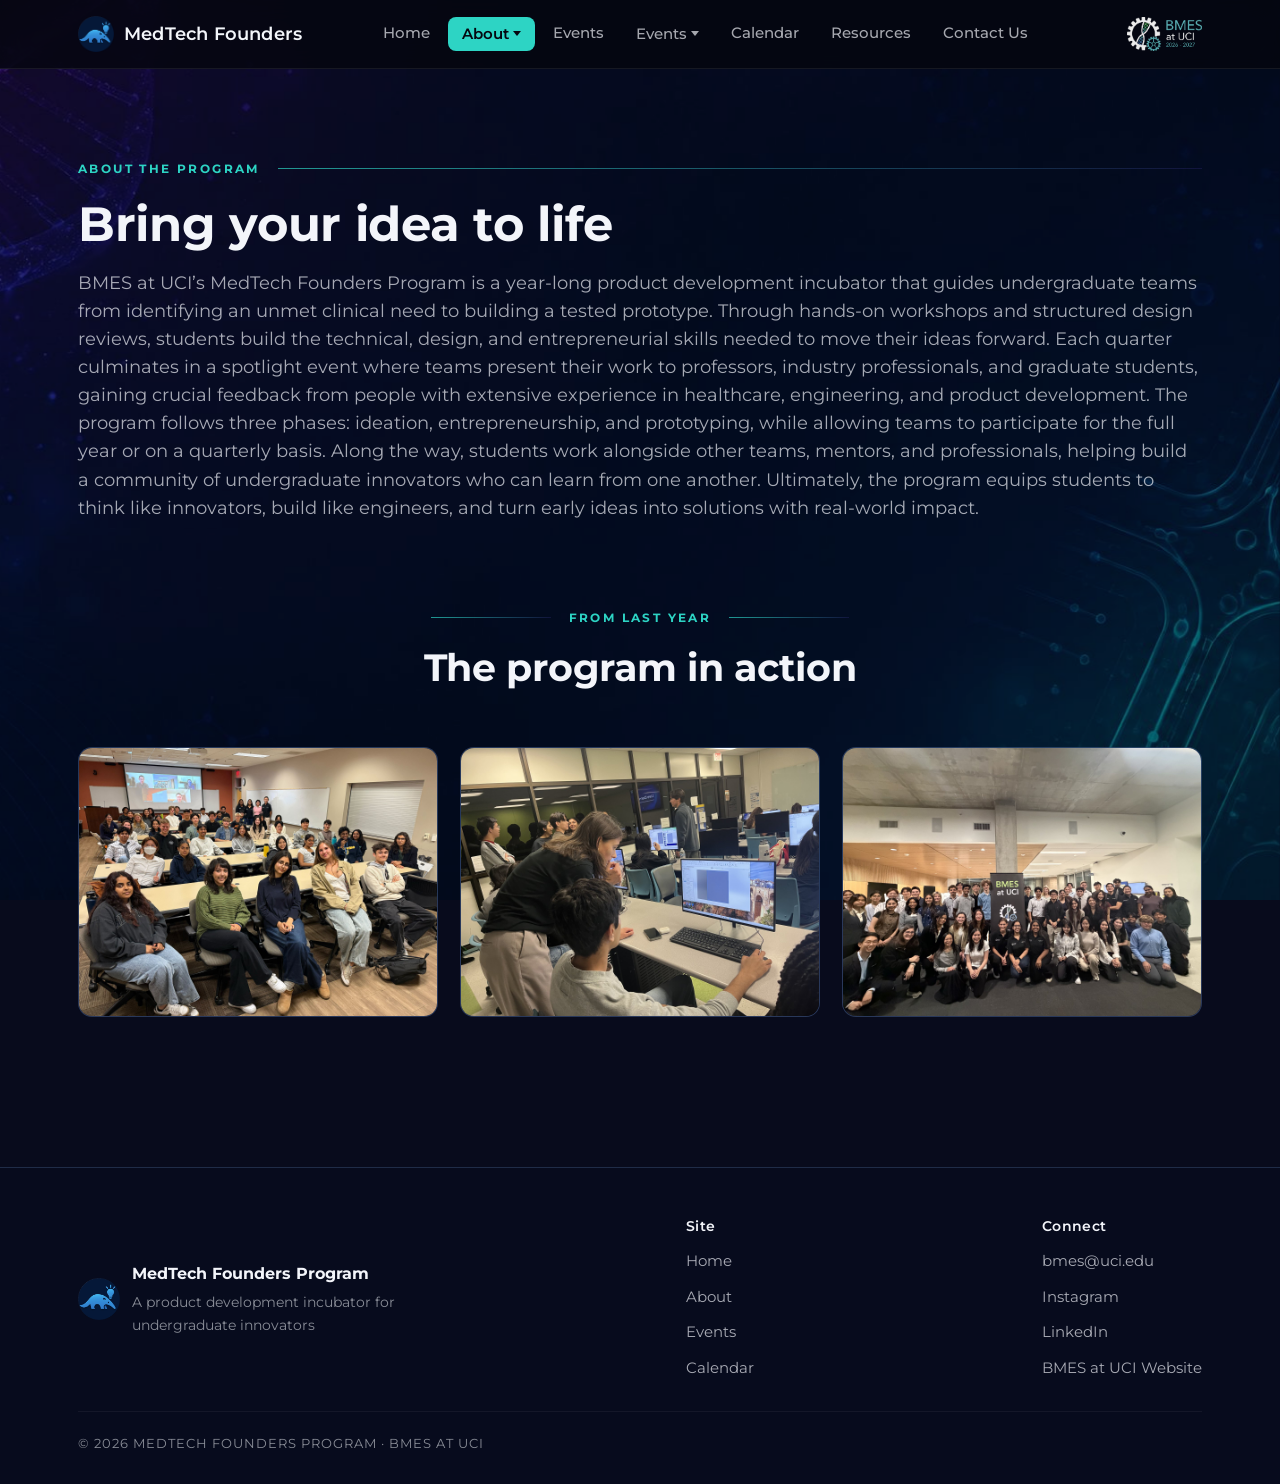
==== about.html @ d414accc "Add MedTech Founders Program site Co-Authored-By: Claude Sonnet 5 <noreply@anthropic.com>" ====
<!DOCTYPE html>
<html lang="en">
<head>
<meta charset="UTF-8">
<meta name="viewport" content="width=device-width, initial-scale=1.0">
<title>About the Program | MedTech Founders Program</title>
<meta name="description" content="Three phases, one full year: from finding a problem worth solving to a working prototype.">

<!-- Social sharing preview (Open Graph + Twitter) -->
<meta property="og:type" content="website">
<meta property="og:site_name" content="MedTech Founders Program">
<meta property="og:title" content="About the Program | MedTech Founders Program">
<meta property="og:description" content="Three phases, one full year: from finding a problem worth solving to a working prototype.">
<meta property="og:image" content="images/social/og-default.jpg">
<meta property="og:image:width" content="1200">
<meta property="og:image:height" content="630">
<meta name="twitter:card" content="summary_large_image">
<meta name="twitter:title" content="About the Program | MedTech Founders Program">
<meta name="twitter:description" content="Three phases, one full year: from finding a problem worth solving to a working prototype.">
<meta name="twitter:image" content="images/social/og-default.jpg">
<meta name="theme-color" content="#0b1024">
<link rel="icon" type="image/png" href="images/mfp-circle.png">
<link rel="stylesheet" href="css/style.css">
</head>
<body>
<a href="#main" class="skip-link">Skip to main content</a>
<div class="bg-glow"></div>
<div class="bg-decor helix"></div>
<div class="bg-decor molecule"></div>
<div class="bg-decor circuit"></div>

<header class="site-header">
  <nav class="nav" aria-label="Main">
    <a href="index.html" class="nav-brand">
      <img src="images/mfp-circle.png" alt="MedTech Founders Program logo">
      MedTech Founders
    </a>
    <button class="nav-toggle" aria-label="Toggle menu" aria-expanded="false">&#9776;</button>
    <ul class="nav-links">
      <li><a href="index.html">Home</a></li>
      <li class="nav-dropdown">
        <button class="nav-dropdown-toggle active" type="button" aria-expanded="false">About<span class="nav-dropdown-caret" aria-hidden="true"></span></button>
        <ul class="nav-dropdown-menu">
          <li><a href="about.html" class="active">Program</a></li>
          <li><a href="team.html">Team</a></li>
        </ul>
      </li>
      <li><a href="events/index.html">Events</a></li>
      <li class="nav-dropdown">
        <button class="nav-dropdown-toggle" type="button" aria-expanded="false">Events<span class="nav-dropdown-caret" aria-hidden="true"></span></button>
        <ul class="nav-dropdown-menu">
          <li><a href="events/fall.html">Fall</a></li>
          <li><a href="events/winter.html">Winter</a></li>
          <li><a href="events/spring.html">Spring</a></li>
        </ul>
      </li>
      <li><a href="calendar.html">Calendar</a></li>
      <li><a href="resources.html">Resources</a></li>
      <li><a href="contact.html">Contact Us</a></li>
    </ul>
    <a href="https://bmesatucirvine.weebly.com/" target="_blank" rel="noopener" class="nav-bmes" aria-label="BMES at UCI">
      <img src="images/bmes-logo.png" alt="BMES at UCI logo">
    </a>
  </nav>
</header>

<main id="main">

<!-- ================= PAGE HERO ================= -->
<section style="padding-bottom: 40px;">
  <div class="container">
    <div class="eyebrow-rule"><span class="eyebrow">About the Program</span><span class="rule-line"></span></div>
    <h1 style="font-size: clamp(2.1rem, 4.6vw, 3rem); margin-bottom: 16px; max-width: 100%;">
      Bring your idea to life
    </h1>
    <p style="font-size: 1.1rem; color: var(--white-dim); max-width: 100%;">
      BMES at UCI&rsquo;s MedTech Founders Program is a year-long product development incubator that guides undergraduate teams from identifying an unmet clinical need to building a tested prototype. Through hands-on workshops and structured design reviews, students build the technical, design, and entrepreneurial skills needed to move their ideas forward. Each quarter culminates in a spotlight event where teams present their work to professors, industry professionals, and graduate students, gaining crucial feedback from people with extensive experience in healthcare, engineering, and product development. The program follows three phases: ideation, entrepreneurship, and prototyping, while allowing teams to participate for the full year or on a quarterly basis. Along the way, students work alongside other teams, mentors, and professionals, helping build a community of undergraduate innovators who can learn from one another. Ultimately, the program equips students to think like innovators, build like engineers, and turn early ideas into solutions with real-world impact.
    </p>
  </div>
</section>

<!-- ================= GALLERY ================= -->
<section class="section-tight-top">
  <div class="container">
    <div class="section-heading">
      <div class="eyebrow-rule"><span class="rule-line"></span><span class="eyebrow">From Last Year</span><span class="rule-line"></span></div>
      <h2>The program in action</h2>
    </div>
    <div class="gallery-grid">
      <figure class="photo-figure">
        <img src="images/events/kickoff-session.jpg" alt="Program kickoff session" loading="lazy">
      </figure>
      <figure class="photo-figure">
        <img src="images/events/solidworks-workshop.jpg" alt="SolidWorks workshop in the computer lab" loading="lazy">
      </figure>
      <figure class="photo-figure">
        <img src="images/events/idea-incubator-group.jpg" alt="Participants at the Idea Incubator" loading="lazy">
      </figure>
    </div>
  </div>
</section>

</main>

<footer class="site-footer">
  <div class="container">
    <div class="footer-grid">
      <div class="footer-brand">
        <img src="images/mfp-circle.png" alt="MFP logo">
        <div>
          <strong>MedTech Founders Program</strong>
          <p>A product development incubator for undergraduate innovators</p>
        </div>
      </div>
      <div class="footer-links">
        <h4>Site</h4>
        <ul>
          <li><a href="index.html">Home</a></li>
          <li><a href="about.html">About</a></li>
          <li><a href="events/index.html">Events</a></li>
          <li><a href="calendar.html">Calendar</a></li>
        </ul>
      </div>
      <div class="footer-links">
        <h4>Connect</h4>
        <ul>
          <li><a href="mailto:bmes@uci.edu">bmes@uci.edu</a></li>
          <li><a href="https://instagram.com/bmes_uci" target="_blank" rel="noopener">Instagram</a></li>
          <li><a href="https://www.linkedin.com/company/bmesatucirvine/" target="_blank" rel="noopener">LinkedIn</a></li>
          <li><a href="https://bmesatucirvine.weebly.com/" target="_blank" rel="noopener">BMES at UCI Website</a></li>
        </ul>
      </div>
    </div>
    <div class="footer-bottom">
      &copy; 2026 MedTech Founders Program &middot; BMES at UCI
    </div>
  </div>
</footer>

<script src="js/main.js"></script>
</body>
</html>
---- css/style.css ----
/* ==========================================================================
   MedTech Founders Program — Shared Styles
   Palette + type derived from the official MFP/BMES slide template.
   ========================================================================== */

@import url('https://fonts.googleapis.com/css2?family=Montserrat:wght@400;500;600;700;800&display=swap');

:root {
  /* Color tokens — pulled directly from the slide template */
  --navy-deepest: #05070f;
  --navy-deep: #080b1c;
  --navy-mid: #0d1330;
  --violet: #6c4ce0;
  --violet-bright: #9d7bff;
  --teal-accent: #2dd4c4;
  --teal-bright: #4de8d9;
  --blue-accent: #4c6ef5;
  --white: #f3f5fa;
  --white-dim: rgba(243, 245, 250, 0.68);
  --white-faint: rgba(243, 245, 250, 0.55);
  --card-bg: rgba(18, 26, 62, 0.55);
  --card-border: rgba(120, 160, 220, 0.28);

  /* Type — Montserrat, the exact typeface used in the slide template */
  --font-display: 'Montserrat', system-ui, sans-serif;
  --font-body: 'Montserrat', system-ui, sans-serif;

  /* Layout */
  --max-width: 1180px;
  --radius: 14px;
}

* {
  box-sizing: border-box;
  margin: 0;
  padding: 0;
}

html { scroll-behavior: smooth; }

body {
  font-family: var(--font-body);
  background: var(--navy-deep);
  color: var(--white);
  line-height: 1.6;
  min-height: 100vh;
  overflow-x: hidden;
}

@media (prefers-reduced-motion: reduce) {
  html { scroll-behavior: auto; }
  * { animation-duration: 0.001ms !important; animation-iteration-count: 1 !important; transition-duration: 0.001ms !important; }
}

/* ---- Background: the actual slide-template artwork, extracted directly
   from the official BMES MedTech Founders deck. Fixed attachment so it
   behaves like a slide backdrop while the page scrolls. ---- */
.bg-glow {
  position: fixed;
  inset: 0;
  z-index: -2;
  background-image: url('../images/slide-bg-title.jpg');
  background-size: cover;
  background-position: center center;
  background-repeat: no-repeat;
  pointer-events: none;
}

/* Slight darkening veil so body copy stays legible over the artwork,
   without washing out the helix or circuit detail. */
.bg-glow::after {
  content: '';
  position: fixed;
  inset: 0;
  z-index: -1;
  background: rgba(6, 10, 26, 0.35);
  pointer-events: none;
}

/* Legacy decoration hooks — the real artwork replaces these. */
.bg-decor { display: none; }

img { max-width: 100%; display: block; }
a { color: inherit; text-decoration: none; }

h1, h2, h3, h4 {
  font-family: var(--font-display);
  font-weight: 700;
  line-height: 1.18;
  letter-spacing: -0.3px;
}

/* Slide-deck headline weight: the deck sets big titles in Montserrat Bold */
h1 { font-weight: 700; }

.container {
  max-width: var(--max-width);
  margin: 0 auto;
  padding: 0 28px;
}

/* ---- Eyebrow + rule: the section-label + gradient line device used
       throughout the slide template ("PROGRAM OVERVIEW ————") ---- */
.eyebrow-rule {
  display: flex;
  align-items: center;
  gap: 18px;
  margin-bottom: 18px;
}

.eyebrow-rule .eyebrow {
  margin-bottom: 0;
  white-space: nowrap;
}

.eyebrow-rule .rule-line {
  flex: 1;
  height: 1px;
  background: linear-gradient(90deg, rgba(45, 212, 196, 0.7), rgba(108, 76, 224, 0.15));
}

.eyebrow {
  display: inline-block;
  font-family: var(--font-body);
  font-size: 0.76rem;
  font-weight: 700;
  letter-spacing: 2.4px;
  text-transform: uppercase;
  color: var(--teal-accent);
  margin-bottom: 14px;
}

/* ---- Navigation ---- */
.site-header {
  position: sticky;
  top: 0;
  z-index: 100;
  background: rgba(5, 7, 15, 0.82);
  backdrop-filter: blur(14px);
  -webkit-backdrop-filter: blur(14px);
  border-bottom: 1px solid rgba(255, 255, 255, 0.07);
}

.nav {
  display: flex;
  align-items: center;
  justify-content: space-between;
  padding: 14px 28px;
  max-width: var(--max-width);
  margin: 0 auto;
}

.nav-brand {
  display: flex;
  align-items: center;
  gap: 10px;
  font-family: var(--font-display);
  font-weight: 600;
  font-size: 1.1rem;
  color: var(--white);
  letter-spacing: 0.2px;
}

.nav-brand img { height: 36px; width: 36px; object-fit: contain; }

.nav-links {
  display: flex;
  align-items: center;
  gap: 4px;
  list-style: none;
}

.nav-links a {
  display: block;
  padding: 8px 14px;
  border-radius: 8px;
  font-size: 0.92rem;
  font-weight: 500;
  color: var(--white-dim);
  transition: color 0.2s ease, background 0.2s ease;
  white-space: nowrap;
}

.nav-links a:hover,
.nav-links a:focus-visible {
  color: var(--white);
  background: rgba(255, 255, 255, 0.06);
}

.nav-links a.active {
  color: var(--navy-deepest);
  background: var(--teal-accent);
  font-weight: 600;
}

.nav-toggle {
  display: none;
  background: none;
  border: none;
  color: var(--white);
  font-size: 1.6rem;
  cursor: pointer;
  padding: 4px 8px;
}

/* ---- Nav dropdown (About > Program / Team) ---- */
.nav-dropdown {
  position: relative;
}

.nav-dropdown-toggle {
  display: flex;
  align-items: center;
  gap: 4px;
  padding: 8px 14px;
  border-radius: 8px;
  font-size: 0.92rem;
  font-weight: 500;
  font-family: inherit;
  color: var(--white-dim);
  background: none;
  border: none;
  cursor: pointer;
  white-space: nowrap;
  transition: color 0.2s ease, background 0.2s ease;
}

.nav-dropdown-toggle:hover,
.nav-dropdown-toggle:focus-visible {
  color: var(--white);
  background: rgba(255, 255, 255, 0.06);
}

.nav-dropdown-toggle.active {
  color: var(--navy-deepest);
  background: var(--teal-accent);
  font-weight: 600;
}

.nav-dropdown-caret {
  display: inline-block;
  width: 0;
  height: 0;
  border-left: 4px solid transparent;
  border-right: 4px solid transparent;
  border-top: 5px solid currentColor;
  transition: transform 0.2s ease;
}

.nav-dropdown.open .nav-dropdown-caret {
  transform: rotate(180deg);
}

.nav-dropdown-menu {
  display: none;
  flex-direction: column;
  gap: 2px;
  list-style: none;
  position: absolute;
  top: 100%;
  left: 0;
  margin-top: 0;
  min-width: 160px;
  padding: 6px;
  background: var(--navy-mid);
  border: 1px solid rgba(255, 255, 255, 0.12);
  border-radius: 10px;
  box-shadow: 0 12px 30px rgba(0, 0, 0, 0.35);
  z-index: 50;
}

.nav-dropdown-menu a {
  display: block;
  padding: 8px 12px;
  border-radius: 8px;
  font-size: 0.9rem;
  font-weight: 500;
  color: var(--white-dim);
  white-space: nowrap;
}

.nav-dropdown-menu a:hover,
.nav-dropdown-menu a:focus-visible {
  color: var(--white);
  background: rgba(255, 255, 255, 0.08);
}

.nav-dropdown-menu a.active {
  color: var(--navy-deepest);
  background: var(--teal-accent);
  font-weight: 600;
}

.nav-dropdown.open .nav-dropdown-menu,
.nav-dropdown:hover .nav-dropdown-menu {
  display: flex;
}

@media (max-width: 880px) {
  .nav-toggle { display: block; }

  .nav-links {
    position: absolute;
    top: 100%;
    left: 0;
    right: 0;
    flex-direction: column;
    align-items: stretch;
    gap: 2px;
    background: var(--navy-mid);
    border-bottom: 1px solid rgba(255, 255, 255, 0.08);
    padding: 10px 16px 18px;
    display: none;
  }

  .nav-links.open { display: flex; }
  .nav-links a { padding: 12px 14px; }

  .nav-dropdown-toggle { width: 100%; padding: 12px 14px; }

  .nav-dropdown-menu {
    position: static;
    margin-top: 0;
    padding: 0 0 0 14px;
    background: transparent;
    border: none;
    box-shadow: none;
  }

  .nav-dropdown:hover .nav-dropdown-menu { display: none; }
  .nav-dropdown.open .nav-dropdown-menu { display: flex; }
}

/* ---- Buttons ---- */
.btn {
  display: inline-flex;
  align-items: center;
  gap: 8px;
  padding: 13px 28px;
  border-radius: 8px;
  font-family: var(--font-body);
  font-weight: 600;
  font-size: 0.95rem;
  cursor: pointer;
  border: none;
  transition: transform 0.18s ease, box-shadow 0.18s ease, background 0.18s ease, border-color 0.18s ease;
}

.btn:hover { transform: translateY(-2px); }

.btn-primary {
  background: linear-gradient(120deg, var(--blue-accent), var(--teal-accent));
  color: var(--navy-deepest);
  box-shadow: 0 8px 24px rgba(45, 212, 196, 0.18);
}

.btn-primary:hover { box-shadow: 0 12px 30px rgba(45, 212, 196, 0.3); }

.btn-outline {
  background: transparent;
  color: var(--white);
  border: 1.5px solid rgba(255, 255, 255, 0.25);
}

.btn-outline:hover { border-color: var(--teal-accent); background: rgba(45, 212, 196, 0.06); }

/* ---- Cards ---- */
.card {
  background: var(--card-bg);
  border: 1px solid var(--card-border);
  border-radius: var(--radius);
  padding: 30px;
  transition: transform 0.22s ease, border-color 0.22s ease, background 0.22s ease;
}

/* .card is informational only on the home page (not a link), so no hover lift */

/* Accent-top variants — used for feature/comparison cards, echoes the
   colored step badges in the slide template (no green, per brand direction) */
.card-accent-teal { border-top: 2px solid var(--teal-accent); }
.card-accent-violet { border-top: 2px solid var(--violet-bright); }
.card-accent-blue { border-top: 2px solid var(--blue-accent); }

/* ---- Sections ---- */
section { padding: 90px 0; }

@media (max-width: 700px) {
  section { padding: 56px 0; }
}

.section-heading {
  text-align: center;
  max-width: 640px;
  margin: 0 auto 56px;
}

.section-heading h2 {
  font-size: clamp(1.8rem, 4vw, 2.4rem);
  margin-bottom: 12px;
}

.section-heading p { color: var(--white-dim); font-size: 1.05rem; }

.section-heading .eyebrow-rule { justify-content: center; }
.section-heading .eyebrow-rule .rule-line { max-width: 120px; }

/* ---- Footer ---- */
.site-footer {
  border-top: 1px solid rgba(255, 255, 255, 0.07);
  padding: 50px 0 30px;
  margin-top: 60px;
}

.footer-grid {
  display: flex;
  flex-wrap: wrap;
  justify-content: space-between;
  gap: 32px;
  margin-bottom: 30px;
}

.footer-brand { display: flex; align-items: center; gap: 12px; max-width: 320px; }
.footer-brand img { height: 42px; width: 42px; object-fit: contain; }
.footer-brand p { color: var(--white-faint); font-size: 0.9rem; margin-top: 4px; }

.footer-links h4 {
  font-size: 0.85rem;
  color: var(--white);
  margin-bottom: 14px;
  font-family: var(--font-body);
  font-weight: 600;
  letter-spacing: 0.3px;
}

.footer-links ul { list-style: none; display: flex; flex-direction: column; gap: 10px; }

.footer-links a { color: var(--white-dim); font-size: 0.92rem; transition: color 0.2s ease; }
.footer-links a:hover { color: var(--teal-accent); }

.footer-bottom {
  display: flex;
  flex-wrap: wrap;
  justify-content: space-between;
  gap: 8px;
  color: var(--white-faint);
  font-size: 0.8rem;
  letter-spacing: 1px;
  text-transform: uppercase;
  padding-top: 22px;
  border-top: 1px solid rgba(255, 255, 255, 0.05);
}

/* ---- Placeholder / coming-soon pages ---- */
.placeholder-page {
  min-height: 60vh;
  display: flex;
  align-items: center;
  justify-content: center;
  text-align: center;
  padding: 100px 28px;
}

.placeholder-page .card { max-width: 520px; }
.placeholder-page h1 { font-size: 2rem; margin-bottom: 14px; }
.placeholder-page p { color: var(--white-dim); }

/* ---- Nav: BMES club logo, right side of the bar ---- */
.nav-bmes {
  display: flex;
  align-items: center;
  margin-left: 18px;
  opacity: 0.92;
  transition: opacity 0.2s ease;
}

.nav-bmes:hover { opacity: 1; }

.nav-bmes img {
  height: 34px;
  width: auto;
  object-fit: contain;
}

@media (max-width: 880px) {
  .nav-bmes {
    margin-left: auto;
    margin-right: 10px;
    order: 2;
  }
  .nav-bmes img { height: 28px; }
  .nav-toggle { order: 3; }
}

/* ---- Tighter top spacing where a section follows a panel directly ---- */
.section-tight-top { padding-top: 46px; }

@media (max-width: 700px) {
  .section-tight-top { padding-top: 34px; }
}

/* ---- Explore link cards: clearly interactive ---- */
.link-card {
  position: relative;
  display: block;
  padding: 26px 52px 26px 26px;
  border-radius: var(--radius);
  background: linear-gradient(145deg, rgba(24, 34, 78, 0.72), rgba(14, 22, 52, 0.62));
  border: 1px solid rgba(120, 160, 220, 0.28);
  overflow: hidden;
  transition: transform 0.22s ease, border-color 0.22s ease, box-shadow 0.22s ease, background 0.22s ease;
}

/* Accent bar that grows on hover */
.link-card::before {
  content: '';
  position: absolute;
  left: 0;
  top: 0;
  bottom: 0;
  width: 3px;
  background: linear-gradient(180deg, var(--teal-accent), var(--blue-accent));
  transform: scaleY(0.28);
  transform-origin: top;
  transition: transform 0.28s ease;
}

.link-card:hover,
.link-card:focus-visible {
  transform: translateY(-4px);
  border-color: rgba(45, 212, 196, 0.6);
  background: linear-gradient(145deg, rgba(30, 44, 96, 0.85), rgba(18, 28, 64, 0.75));
  box-shadow: 0 14px 34px rgba(0, 0, 0, 0.38);
}

.link-card:hover::before,
.link-card:focus-visible::before { transform: scaleY(1); }

.link-card h3 {
  font-size: 1.08rem;
  margin-bottom: 8px;
  color: var(--white);
}

.link-card p {
  color: var(--white-dim);
  font-size: 0.93rem;
  margin: 0;
}

.link-card-arrow {
  position: absolute;
  right: 22px;
  top: 50%;
  transform: translateY(-50%);
  font-size: 1.2rem;
  line-height: 1;
  color: var(--teal-accent);
  opacity: 0.65;
  transition: transform 0.24s ease, opacity 0.24s ease;
}

.link-card:hover .link-card-arrow,
.link-card:focus-visible .link-card-arrow {
  opacity: 1;
  transform: translateY(-50%) translateX(4px);
}

/* ---- Program snapshot: four evenly-sized panels ---- */
.stat-panel {
  display: grid;
  grid-template-columns: repeat(4, 1fr);
  gap: 18px;
}

.stat-item {
  background: linear-gradient(145deg, rgba(24, 34, 78, 0.72), rgba(14, 22, 52, 0.62));
  border: 1px solid rgba(120, 160, 220, 0.28);
  border-radius: var(--radius);
  padding: 24px 22px;
  transition: transform 0.22s ease, border-color 0.22s ease;
}

.stat-item:hover {
  transform: translateY(-3px);
  border-color: rgba(45, 212, 196, 0.5);
}

.stat-item h3 {
  font-size: 1.12rem;
  margin-bottom: 8px;
  line-height: 1.25;
}

.stat-item p {
  color: var(--white-dim);
  font-size: 0.9rem;
  line-height: 1.45;
  margin: 0;
}

@media (max-width: 900px) {
  .stat-panel { grid-template-columns: repeat(2, 1fr); }
}

@media (max-width: 520px) {
  .stat-panel { grid-template-columns: 1fr; }
}

/* ---- Footer: solid panel so it separates from the background artwork ---- */
.site-footer {
  background: #070b1d;
  border-top: 1px solid rgba(120, 160, 220, 0.22);
  position: relative;
  z-index: 1;
}

/* ---- Program phases: three tinted panels, echoing the deck's phase slide ---- */
.phase-grid {
  display: grid;
  grid-template-columns: repeat(3, 1fr);
  gap: 22px;
}

.phase-card {
  border-radius: 20px;
  padding: 30px 28px;
  border: 1px solid rgba(255, 255, 255, 0.14);
  display: flex;
  flex-direction: column;
  transition: transform 0.22s ease, box-shadow 0.22s ease;
}

/* .phase-card is informational only (not a link), so no hover lift */

/* Tints taken from the Program Overview slide (violet / deep blue / teal) */
.phase-fall   { background: linear-gradient(160deg, rgba(124, 86, 214, 0.92), rgba(96, 62, 186, 0.82)); }
.phase-winter { background: linear-gradient(160deg, rgba(29, 92, 133, 0.92), rgba(21, 70, 108, 0.82)); }
.phase-spring { background: linear-gradient(160deg, rgba(34, 148, 138, 0.92), rgba(24, 118, 112, 0.82)); }

.phase-term {
  display: inline-block;
  align-self: flex-start;
  font-size: 0.72rem;
  font-weight: 700;
  letter-spacing: 2px;
  text-transform: uppercase;
  padding: 5px 12px;
  border-radius: 999px;
  background: rgba(255, 255, 255, 0.18);
  color: #fff;
  margin-bottom: 14px;
}

.phase-card h3 {
  font-size: 1.28rem;
  margin-bottom: 8px;
  color: #fff;
}

.phase-card > p {
  color: rgba(255, 255, 255, 0.86);
  font-size: 0.98rem;
  margin-bottom: 22px;
}

.phase-spotlight {
  margin-top: auto;
  padding-top: 16px;
  border-top: 1px solid rgba(255, 255, 255, 0.22);
}

.phase-spotlight-label {
  display: block;
  font-size: 0.7rem;
  font-weight: 700;
  letter-spacing: 1.6px;
  text-transform: uppercase;
  color: rgba(255, 255, 255, 0.72);
  margin-bottom: 4px;
}

.phase-spotlight strong {
  display: block;
  font-family: var(--font-display);
  font-size: 1.05rem;
  line-height: 1.3;
  min-height: calc(1.05rem * 1.3 * 2);
  color: #fff;
}

@media (max-width: 860px) {
  .phase-grid { grid-template-columns: 1fr; }
}

/* ---- Explore grid: centers any orphan row instead of stretching it ---- */
.explore-grid {
  display: flex;
  flex-wrap: wrap;
  justify-content: center;
  gap: 22px;
}

.explore-grid > .link-card {
  flex: 0 1 calc((100% - 44px) / 3);
  min-width: 240px;
}

@media (max-width: 820px) {
  .explore-grid > .link-card { flex: 0 1 calc((100% - 22px) / 2); }
}

@media (max-width: 540px) {
  .explore-grid > .link-card { flex: 1 1 100%; }
}

/* ---- About page ---- */
.about-split {
  display: grid;
  grid-template-columns: 1.15fr 1fr;
  gap: 44px;
  align-items: start;
}

@media (max-width: 860px) {
  .about-split { grid-template-columns: 1fr; gap: 30px; }
}

.feature-list {
  list-style: none;
  display: flex;
  flex-direction: column;
  gap: 16px;
}

.feature-list li {
  position: relative;
  padding-left: 26px;
  color: var(--white-dim);
  font-size: 1rem;
  line-height: 1.6;
}

.feature-list li::before {
  content: '';
  position: absolute;
  left: 0;
  top: 0.62em;
  width: 8px;
  height: 8px;
  border-radius: 2px;
  background: linear-gradient(135deg, var(--teal-accent), var(--blue-accent));
}

.feature-list strong { color: var(--white); font-weight: 600; }

.inline-link {
  color: var(--teal-accent);
  border-bottom: 1px solid rgba(45, 212, 196, 0.4);
  transition: border-color 0.2s ease;
}

.inline-link:hover { border-color: var(--teal-accent); }

/* Photo placeholders — swap the inner div for an <img> when photos arrive */
.photo-placeholder { margin: 0; }

.photo-placeholder-inner {
  display: flex;
  flex-direction: column;
  align-items: center;
  justify-content: center;
  gap: 6px;
  aspect-ratio: 4 / 3;
  border-radius: var(--radius);
  border: 1px dashed rgba(120, 160, 220, 0.4);
  background: rgba(18, 26, 62, 0.42);
  color: var(--white-faint);
  text-align: center;
  padding: 20px;
}

.photo-placeholder-inner span {
  font-size: 0.86rem;
  font-weight: 600;
  letter-spacing: 1.4px;
  text-transform: uppercase;
}

.photo-placeholder-inner small { font-size: 0.85rem; }

.gallery-grid {
  display: grid;
  grid-template-columns: repeat(3, 1fr);
  gap: 22px;
}

@media (max-width: 820px) {
  .gallery-grid { grid-template-columns: 1fr; }
}

/* Requirements — 3 on top, 2 centered below */
.requirement-grid {
  display: flex;
  flex-wrap: wrap;
  justify-content: center;
  gap: 20px;
}

.requirement-card {
  flex: 0 1 calc((100% - 40px) / 3);
  min-width: 250px;
  background: linear-gradient(145deg, rgba(24, 34, 78, 0.72), rgba(14, 22, 52, 0.62));
  border: 1px solid rgba(120, 160, 220, 0.28);
  border-radius: var(--radius);
  padding: 26px 24px;
  transition: transform 0.22s ease, border-color 0.22s ease;
}

.requirement-card:hover {
  transform: translateY(-3px);
  border-color: rgba(45, 212, 196, 0.5);
}

.requirement-card h3 { font-size: 1.08rem; margin-bottom: 8px; }
.requirement-card p { color: var(--white-dim); font-size: 0.93rem; margin: 0; }

@media (max-width: 820px) {
  .requirement-card { flex: 1 1 100%; }
}

/* CTA panel */
.cta-panel {
  text-align: center;
  padding: 48px 32px;
  border-radius: 20px;
  background: linear-gradient(145deg, rgba(30, 44, 96, 0.7), rgba(16, 26, 60, 0.6));
  border: 1px solid rgba(120, 160, 220, 0.3);
}

/* ---- Roadmap timeline (About page) — echoes the deck's "At a Glance" slide ---- */
.roadmap {
  position: relative;
  display: grid;
  grid-template-columns: repeat(3, 1fr);
  gap: 28px;
  padding-top: 8px;
}

/* Connector line running behind the nodes */
.roadmap-track {
  position: absolute;
  top: 62px;
  left: 8%;
  right: 8%;
  height: 1px;
  background: linear-gradient(90deg,
    rgba(124, 86, 214, 0.7),
    rgba(29, 92, 133, 0.7),
    rgba(34, 148, 138, 0.7));
}

.roadmap-step {
  position: relative;
  display: flex;
  flex-direction: column;
  align-items: center;
  text-align: center;
}

.roadmap-num {
  font-family: var(--font-display);
  font-size: 2rem;
  font-weight: 700;
  color: var(--white);
  line-height: 1;
  margin-bottom: 14px;
}

.roadmap-node {
  width: 18px;
  height: 18px;
  border-radius: 50%;
  border: 2px solid rgba(255, 255, 255, 0.55);
  background: var(--navy-deepest);
  margin-bottom: 22px;
  position: relative;
  z-index: 1;
  flex-shrink: 0;
}

.roadmap-node-fall   { background: #7c56d6; box-shadow: 0 0 0 5px rgba(124, 86, 214, 0.22); }
.roadmap-node-winter { background: #1d5c85; box-shadow: 0 0 0 5px rgba(29, 92, 133, 0.22); }
.roadmap-node-spring { background: #22948a; box-shadow: 0 0 0 5px rgba(34, 148, 138, 0.22); }

.roadmap-body { max-width: 300px; }

.roadmap-term {
  display: block;
  font-size: 0.72rem;
  font-weight: 700;
  letter-spacing: 1.8px;
  text-transform: uppercase;
  color: var(--teal-accent);
  margin-bottom: 8px;
}

.roadmap-body h3 {
  font-size: 1.15rem;
  margin-bottom: 8px;
  line-height: 1.3;
}

.roadmap-body p {
  color: var(--white-dim);
  font-size: 0.94rem;
  margin-bottom: 16px;
}

.roadmap-event {
  padding-top: 14px;
  border-top: 1px solid rgba(120, 160, 220, 0.28);
}

.roadmap-event span {
  display: block;
  font-size: 0.68rem;
  font-weight: 700;
  letter-spacing: 1.5px;
  text-transform: uppercase;
  color: var(--white-faint);
  margin-bottom: 3px;
}

.roadmap-event strong {
  font-family: var(--font-display);
  font-size: 1rem;
  color: var(--white);
}

@media (max-width: 820px) {
  .roadmap { grid-template-columns: 1fr; gap: 34px; }
  .roadmap-track { display: none; }
  .roadmap-step { text-align: left; align-items: flex-start; }
  .roadmap-num { font-size: 1.6rem; margin-bottom: 8px; }
  .roadmap-node { margin-bottom: 14px; }
  .roadmap-body { max-width: none; }
}

/* ---- Quarter week-by-week timeline (fall/winter/spring event pages) ---- */
.week-timeline {
  position: relative;
  display: flex;
  align-items: flex-start;
  gap: 0;
  overflow-x: auto;
  overflow-y: hidden;
  padding: 30px 4px 20px;
  scroll-snap-type: x proximity;
  scrollbar-width: thin;
  scrollbar-color: rgba(255, 255, 255, 0.25) transparent;
}

.week-timeline::-webkit-scrollbar { height: 6px; }
.week-timeline::-webkit-scrollbar-track { background: transparent; }
.week-timeline::-webkit-scrollbar-thumb {
  background: rgba(255, 255, 255, 0.22);
  border-radius: 999px;
}

.week-timeline-track {
  position: absolute;
  top: 39px;
  left: 0;
  right: 0;
  height: 2px;
  background: rgba(255, 255, 255, 0.14);
}

.week-item {
  position: relative;
  flex: 0 0 200px;
  display: flex;
  flex-direction: column;
  align-items: center;
  text-align: center;
  padding: 0 12px;
  scroll-snap-align: start;
}

.week-node {
  display: flex;
  justify-content: center;
  margin-bottom: 14px;
}

.week-node-dot {
  width: 16px;
  height: 16px;
  border-radius: 50%;
  border: 3px solid var(--navy-deepest);
  position: relative;
  z-index: 1;
}

.week-node-dot-fall   { background: #7c56d6; box-shadow: 0 0 0 4px rgba(124, 86, 214, 0.25); }
.week-node-dot-winter { background: #1d5c85; box-shadow: 0 0 0 4px rgba(29, 92, 133, 0.25); }
.week-node-dot-spring { background: #22948a; box-shadow: 0 0 0 4px rgba(34, 148, 138, 0.25); }

.week-card {
  width: 100%;
  background: rgba(255, 255, 255, 0.03);
  border: 1px solid rgba(255, 255, 255, 0.1);
  border-radius: 16px;
  padding: 18px 16px;
}

.week-label {
  display: inline-block;
  font-size: 0.66rem;
  font-weight: 700;
  letter-spacing: 1.5px;
  text-transform: uppercase;
  padding: 4px 11px;
  border-radius: 999px;
  margin-bottom: 10px;
  color: #fff;
}

.week-label-fall   { background: rgba(124, 86, 214, 0.55); }
.week-label-winter { background: rgba(29, 92, 133, 0.6); }
.week-label-spring { background: rgba(34, 148, 138, 0.55); }

.week-card h3 { font-size: 1rem; line-height: 1.3; margin-bottom: 6px; }

.week-date {
  display: block;
  font-size: 0.78rem;
  color: var(--white-dim);
}

@media (max-width: 620px) {
  .week-item { flex-basis: 168px; }
  .week-card { padding: 16px 14px; }
}

/* ---- Resources access gate ---- */
.sr-only {
  position: absolute;
  width: 1px; height: 1px;
  padding: 0; margin: -1px;
  overflow: hidden;
  clip: rect(0,0,0,0);
  white-space: nowrap;
  border: 0;
}

.gate-panel {
  max-width: 560px;
  margin: 0 auto;
  text-align: center;
  padding: 46px 34px;
  border-radius: 20px;
  background: linear-gradient(145deg, rgba(30, 44, 96, 0.72), rgba(16, 26, 60, 0.62));
  border: 1px solid rgba(120, 160, 220, 0.3);
}

.gate-form {
  display: flex;
  flex-wrap: wrap;
  gap: 12px;
  justify-content: center;
}

.gate-input {
  flex: 1 1 260px;
  padding: 13px 18px;
  border-radius: 8px;
  border: 1px solid rgba(120, 160, 220, 0.38);
  background: rgba(8, 12, 30, 0.7);
  color: var(--white);
  font-family: var(--font-body);
  font-size: 0.98rem;
  transition: border-color 0.2s ease, box-shadow 0.2s ease;
}

.gate-input::placeholder { color: var(--white-faint); }

.gate-input:focus {
  outline: none;
  border-color: var(--teal-accent);
  box-shadow: 0 0 0 3px rgba(45, 212, 196, 0.16);
}

.gate-error {
  display: none;
  margin-top: 16px;
  padding: 12px 16px;
  border-radius: 8px;
  background: rgba(220, 80, 100, 0.12);
  border: 1px solid rgba(220, 80, 100, 0.35);
  color: #ffb3c0;
  font-size: 0.92rem;
}

/* ---- Resources content ---- */
.resource-header {
  display: flex;
  flex-wrap: wrap;
  gap: 24px;
  justify-content: space-between;
  align-items: flex-start;
}

.signed-in-badge {
  display: flex;
  flex-direction: column;
  gap: 2px;
  padding: 14px 18px;
  border-radius: 12px;
  background: rgba(18, 26, 62, 0.6);
  border: 1px solid rgba(120, 160, 220, 0.26);
  font-size: 0.85rem;
}

.signed-in-badge span {
  color: var(--white-faint);
  font-size: 0.72rem;
  letter-spacing: 1.2px;
  text-transform: uppercase;
}

.signed-in-badge strong { color: var(--white); font-weight: 600; }

.sign-out-btn {
  margin-top: 6px;
  background: none;
  border: none;
  padding: 0;
  color: var(--teal-accent);
  font-family: var(--font-body);
  font-size: 0.85rem;
  cursor: pointer;
  text-align: left;
  border-bottom: 1px solid transparent;
}

.sign-out-btn:hover { border-bottom-color: var(--teal-accent); }

.resource-category { margin-bottom: 52px; }

.resource-category h2 {
  font-size: 1.4rem;
  margin-bottom: 20px;
  padding-bottom: 12px;
  border-bottom: 1px solid rgba(120, 160, 220, 0.24);
}

.resource-grid {
  display: grid;
  grid-template-columns: repeat(auto-fill, minmax(280px, 1fr));
  gap: 18px;
}

.resource-link {
  position: relative;
  display: block;
  padding: 22px 46px 22px 22px;
  border-radius: var(--radius);
  background: linear-gradient(145deg, rgba(24, 34, 78, 0.68), rgba(14, 22, 52, 0.58));
  border: 1px solid rgba(120, 160, 220, 0.26);
  transition: transform 0.2s ease, border-color 0.2s ease, box-shadow 0.2s ease;
}

.resource-link:hover {
  transform: translateY(-3px);
  border-color: rgba(45, 212, 196, 0.55);
  box-shadow: 0 12px 28px rgba(0, 0, 0, 0.32);
}

.resource-link h3 { font-size: 1.03rem; margin-bottom: 6px; }
.resource-link p { color: var(--white-dim); font-size: 0.9rem; margin: 0; }

.resource-arrow {
  position: absolute;
  right: 20px;
  top: 50%;
  transform: translateY(-50%);
  color: var(--teal-accent);
  opacity: 0.6;
  transition: transform 0.2s ease, opacity 0.2s ease;
}

.resource-link:hover .resource-arrow {
  opacity: 1;
  transform: translateY(-50%) translateX(4px);
}

.resource-note {
  display: flex;
  flex-wrap: wrap;
  gap: 8px;
  align-items: baseline;
  padding: 20px 24px;
  border-radius: var(--radius);
  background: rgba(18, 26, 62, 0.5);
  border: 1px solid rgba(120, 160, 220, 0.24);
  font-size: 0.94rem;
  color: var(--white-dim);
}

.resource-note strong { color: var(--white); }

/* ---- Resources toolbar: search + section jump links ---- */
.resource-toolbar {
  display: flex;
  flex-wrap: wrap;
  gap: 16px;
  align-items: center;
  justify-content: space-between;
  margin-bottom: 40px;
  padding-bottom: 22px;
  border-bottom: 1px solid rgba(120, 160, 220, 0.2);
}

.resource-search {
  flex: 1 1 260px;
  max-width: 340px;
  padding: 11px 16px;
  border-radius: 8px;
  border: 1px solid rgba(120, 160, 220, 0.34);
  background: rgba(8, 12, 30, 0.66);
  color: var(--white);
  font-family: var(--font-body);
  font-size: 0.94rem;
}

.resource-search::placeholder { color: var(--white-faint); }

.resource-search:focus {
  outline: none;
  border-color: var(--teal-accent);
  box-shadow: 0 0 0 3px rgba(45, 212, 196, 0.15);
}

.resource-jump {
  display: flex;
  flex-wrap: wrap;
  gap: 8px;
}

.jump-link {
  padding: 7px 14px;
  border-radius: 999px;
  font-size: 0.84rem;
  font-weight: 500;
  color: var(--white-dim);
  border: 1px solid rgba(120, 160, 220, 0.28);
  transition: color 0.2s ease, border-color 0.2s ease, background 0.2s ease;
}

.jump-link:hover {
  color: var(--white);
  border-color: var(--teal-accent);
  background: rgba(45, 212, 196, 0.08);
}

.resource-category-head { margin-bottom: 20px; }

.resource-category-head h2 {
  font-size: 1.35rem;
  margin-bottom: 6px;
}

.resource-category-head p {
  color: var(--white-dim);
  font-size: 0.93rem;
  margin: 0;
  padding-bottom: 12px;
  border-bottom: 1px solid rgba(120, 160, 220, 0.2);
}

/* Card head holds the type badge and any status badges */
.resource-link-head {
  display: flex;
  flex-wrap: wrap;
  gap: 8px;
  align-items: center;
  margin-bottom: 10px;
}

.type-badge {
  display: inline-block;
  padding: 3px 9px;
  border-radius: 5px;
  font-size: 0.66rem;
  font-weight: 700;
  letter-spacing: 1.1px;
  text-transform: uppercase;
}

.type-pdf    { background: rgba(232, 86, 96, 0.18);  color: #ff9aa2; }
.type-doc    { background: rgba(76, 110, 245, 0.2);  color: #9db4ff; }
.type-sheet  { background: rgba(34, 148, 138, 0.22); color: #6fdccf; }
.type-slides { background: rgba(232, 152, 60, 0.18); color: #ffc588; }
.type-form   { background: rgba(124, 86, 214, 0.24); color: #c2a8ff; }
.type-link   { background: rgba(45, 212, 196, 0.16); color: #7fe4d9; }
.type-video  { background: rgba(214, 86, 186, 0.18); color: #f0a3dd; }
.type-folder { background: rgba(150, 160, 190, 0.18); color: #c2cbe0; }

.new-badge {
  padding: 3px 9px;
  border-radius: 5px;
  font-size: 0.66rem;
  font-weight: 700;
  letter-spacing: 1.1px;
  text-transform: uppercase;
  background: var(--teal-accent);
  color: var(--navy-deepest);
}

.pending-badge {
  padding: 3px 9px;
  border-radius: 5px;
  font-size: 0.66rem;
  font-weight: 600;
  letter-spacing: 1px;
  text-transform: uppercase;
  background: rgba(255, 255, 255, 0.07);
  color: var(--white-faint);
}

/* Items with no link yet */
.resource-link-pending {
  cursor: default;
  background: rgba(12, 18, 42, 0.5);
  border-style: dashed;
}

.resource-link-pending:hover {
  transform: none;
  border-color: rgba(120, 160, 220, 0.26);
  box-shadow: none;
}

.resource-empty {
  text-align: center;
  color: var(--white-dim);
  padding: 40px 0;
}

@media (max-width: 700px) {
  .resource-toolbar { flex-direction: column; align-items: stretch; }
  .resource-search { max-width: none; }
}

/* ---- Gate form: stacked labelled fields ---- */
.gate-form {
  display: flex;
  flex-direction: column;
  gap: 16px;
  text-align: left;
  max-width: 380px;
  margin: 0 auto;
}

.gate-field {
  display: flex;
  flex-direction: column;
  gap: 6px;
}

.gate-label {
  font-size: 0.78rem;
  font-weight: 600;
  letter-spacing: 1.2px;
  text-transform: uppercase;
  color: var(--white-faint);
}

.gate-form .gate-input {
  flex: none;
  width: 100%;
}

.gate-submit {
  justify-content: center;
  margin-top: 4px;
}

/* ---- Calendar page ---- */
.cal-header {
  display: flex;
  flex-wrap: wrap;
  gap: 24px;
  align-items: flex-end;
  justify-content: space-between;
}

.cal-toolbar {
  display: flex;
  flex-wrap: wrap;
  gap: 14px;
  align-items: center;
  justify-content: space-between;
  margin-bottom: 18px;
}

.cal-views {
  display: inline-flex;
  gap: 4px;
  padding: 4px;
  border-radius: 10px;
  background: rgba(8, 12, 30, 0.6);
  border: 1px solid rgba(120, 160, 220, 0.26);
}

.cal-view-btn {
  padding: 8px 18px;
  border: none;
  border-radius: 7px;
  background: transparent;
  color: var(--white-dim);
  font-family: var(--font-body);
  font-size: 0.9rem;
  font-weight: 500;
  cursor: pointer;
  transition: background 0.2s ease, color 0.2s ease;
}

.cal-view-btn:hover { color: var(--white); background: rgba(255, 255, 255, 0.06); }

.cal-view-btn.is-active {
  background: var(--teal-accent);
  color: var(--navy-deepest);
  font-weight: 600;
}

.cal-open-link {
  font-size: 0.9rem;
  color: var(--teal-accent);
  border-bottom: 1px solid transparent;
  transition: border-color 0.2s ease;
}

.cal-open-link:hover { border-bottom-color: var(--teal-accent); }

.cal-frame {
  border-radius: var(--radius);
  overflow: hidden;
  border: 1px solid rgba(120, 160, 220, 0.28);
  background: #0b1024;
  box-shadow: 0 16px 40px rgba(0, 0, 0, 0.35);
}

.cal-frame iframe {
  display: block;
  width: 100%;
  height: 680px;
  border: 0;
}

.cal-note {
  margin-top: 16px;
  color: var(--white-faint);
  font-size: 0.88rem;
}

@media (max-width: 700px) {
  .cal-frame iframe { height: 560px; }
  .cal-toolbar { flex-direction: column; align-items: stretch; }
  .cal-views { justify-content: space-between; }
  .cal-view-btn { flex: 1; padding: 9px 10px; }
}

/* ---- Events hub ---- */
.event-list {
  display: flex;
  flex-direction: column;
  gap: 22px;
}

.event-card {
  position: relative;
  display: block;
  padding: 32px 34px;
  border-radius: 18px;
  background: linear-gradient(145deg, rgba(24, 34, 78, 0.7), rgba(14, 22, 52, 0.6));
  border: 1px solid rgba(120, 160, 220, 0.28);
  border-left: 3px solid transparent;
  transition: transform 0.22s ease, border-color 0.22s ease, box-shadow 0.22s ease;
}

.event-card:hover {
  transform: translateX(4px);
  box-shadow: 0 14px 34px rgba(0, 0, 0, 0.38);
}

.event-fall   { border-left-color: #7c56d6; }
.event-winter { border-left-color: #2d9cdb; }
.event-spring { border-left-color: #22948a; }

.event-fall:hover   { border-color: rgba(124, 86, 214, 0.6); }
.event-winter:hover { border-color: rgba(45, 156, 219, 0.6); }
.event-spring:hover { border-color: rgba(34, 148, 138, 0.6); }

.event-card-meta {
  display: flex;
  flex-wrap: wrap;
  gap: 12px;
  align-items: center;
  margin-bottom: 12px;
}

.event-term {
  font-size: 0.72rem;
  font-weight: 700;
  letter-spacing: 1.8px;
  text-transform: uppercase;
  color: var(--teal-accent);
}

.event-open {
  font-size: 0.7rem;
  font-weight: 600;
  letter-spacing: 1px;
  text-transform: uppercase;
  padding: 3px 10px;
  border-radius: 999px;
  background: rgba(255, 255, 255, 0.07);
  color: var(--white-faint);
}

.event-open-highlight {
  background: rgba(45, 212, 196, 0.16);
  color: var(--teal-accent);
}

.event-card h2 { font-size: 1.6rem; margin-bottom: 8px; }

.event-tagline {
  color: var(--white);
  font-size: 1.02rem;
  font-weight: 500;
  margin-bottom: 10px;
}

.event-desc {
  color: var(--white-dim);
  font-size: 0.96rem;
  max-width: 720px;
  margin-bottom: 18px;
}

.event-cta {
  font-size: 0.92rem;
  font-weight: 600;
  color: var(--teal-accent);
}

.event-card:hover .event-cta span { display: inline-block; transform: translateX(4px); transition: transform 0.2s ease; }

@media (max-width: 700px) {
  .event-card { padding: 26px 22px; }
  .event-card h2 { font-size: 1.35rem; }
}

/* ---- Individual event pages ---- */
.event-badge {
  display: inline-block;
  padding: 5px 14px;
  border-radius: 999px;
  font-size: 0.72rem;
  font-weight: 700;
  letter-spacing: 1.4px;
  text-transform: uppercase;
  background: rgba(45, 212, 196, 0.16);
  border: 1px solid rgba(45, 212, 196, 0.4);
  color: var(--teal-accent);
}

.event-badge-fall {
  background: rgba(124, 86, 214, 0.18);
  border-color: rgba(124, 86, 214, 0.45);
  color: #c2a8ff;
}

.event-badge-spring {
  background: rgba(34, 148, 138, 0.18);
  border-color: rgba(34, 148, 138, 0.45);
  color: #6fdccf;
}

.event-facts {
  display: grid;
  grid-template-columns: repeat(auto-fit, minmax(150px, 1fr));
  gap: 14px;
  max-width: 760px;
}

.event-fact {
  padding: 16px 18px;
  border-radius: 12px;
  background: rgba(18, 26, 62, 0.55);
  border: 1px solid rgba(120, 160, 220, 0.24);
}

.event-fact span {
  display: block;
  font-size: 0.68rem;
  font-weight: 700;
  letter-spacing: 1.4px;
  text-transform: uppercase;
  color: var(--white-faint);
  margin-bottom: 4px;
}

.event-fact strong {
  font-family: var(--font-display);
  font-size: 1.02rem;
  color: var(--white);
}

/* Tracks */
.track-grid {
  display: grid;
  grid-template-columns: repeat(3, 1fr);
  gap: 20px;
}

.track-card {
  padding: 28px 24px;
  border-radius: var(--radius);
  background: linear-gradient(145deg, rgba(24, 34, 78, 0.7), rgba(14, 22, 52, 0.6));
  border: 1px solid rgba(120, 160, 220, 0.28);
  transition: transform 0.2s ease, border-color 0.2s ease;
}

.track-card:hover { transform: translateY(-3px); border-color: rgba(45, 212, 196, 0.5); }

.track-num {
  display: block;
  font-family: var(--font-display);
  font-size: 1.7rem;
  font-weight: 700;
  color: var(--teal-accent);
  margin-bottom: 10px;
}

.track-card h3 { font-size: 1.08rem; margin-bottom: 7px; }
.track-card p { color: var(--white-dim); font-size: 0.92rem; margin: 0; }

@media (max-width: 820px) {
  .track-grid { grid-template-columns: 1fr; }
}

/* Numbered steps */
.step-list {
  display: flex;
  flex-direction: column;
  gap: 18px;
  max-width: 820px;
  margin: 0 auto;
}

.step-item {
  display: flex;
  gap: 20px;
  align-items: flex-start;
  padding: 24px 26px;
  border-radius: var(--radius);
  background: rgba(18, 26, 62, 0.5);
  border: 1px solid rgba(120, 160, 220, 0.24);
}

.step-num {
  flex-shrink: 0;
  width: 38px;
  height: 38px;
  border-radius: 50%;
  display: flex;
  align-items: center;
  justify-content: center;
  font-family: var(--font-display);
  font-weight: 700;
  font-size: 1.05rem;
  background: linear-gradient(135deg, var(--blue-accent), var(--teal-accent));
  color: var(--navy-deepest);
}

.step-item h3 { font-size: 1.08rem; margin-bottom: 6px; }
.step-item p { color: var(--white-dim); font-size: 0.94rem; margin: 0; }

@media (max-width: 600px) {
  .step-item { padding: 20px; gap: 14px; }
}

/* FAQ accordion */
.faq-list {
  display: flex;
  flex-direction: column;
  gap: 12px;
  max-width: 820px;
  margin: 0 auto;
}

.faq-item {
  border-radius: var(--radius);
  background: rgba(18, 26, 62, 0.5);
  border: 1px solid rgba(120, 160, 220, 0.24);
  overflow: hidden;
  transition: border-color 0.2s ease;
}

.faq-item[open] { border-color: rgba(45, 212, 196, 0.42); }

.faq-item summary {
  padding: 20px 24px;
  cursor: pointer;
  font-family: var(--font-display);
  font-weight: 600;
  font-size: 1.02rem;
  color: var(--white);
  list-style: none;
  position: relative;
  padding-right: 52px;
}

.faq-item summary::-webkit-details-marker { display: none; }

.faq-item summary::after {
  content: '+';
  position: absolute;
  right: 24px;
  top: 50%;
  transform: translateY(-50%);
  font-size: 1.4rem;
  line-height: 1;
  color: var(--teal-accent);
  transition: transform 0.2s ease;
}

.faq-item[open] summary::after { content: '\2212'; }

.faq-item p {
  padding: 0 24px 22px;
  color: var(--white-dim);
  font-size: 0.96rem;
  margin: 0;
}

/* ---- Real photos (replaces placeholder boxes) ---- */
.photo-figure {
  margin: 0;
  border-radius: var(--radius);
  overflow: hidden;
  border: 1px solid rgba(120, 160, 220, 0.28);
  background: rgba(18, 26, 62, 0.4);
}

.photo-figure img {
  width: 100%;
  height: auto;
  display: block;
}

.photo-figure-wide { max-width: 100%; }

.photo-figure figcaption {
  padding: 14px 18px;
  color: var(--white-faint);
  font-size: 0.88rem;
  border-top: 1px solid rgba(120, 160, 220, 0.2);
}

/* ---- Team page ---- */
.team-grid {
  display: grid;
  grid-template-columns: repeat(3, 1fr);
  gap: 26px;
}

.team-card {
  text-align: center;
  padding: 26px 22px 30px;
  border-radius: 18px;
  background: linear-gradient(145deg, rgba(24, 34, 78, 0.7), rgba(14, 22, 52, 0.6));
  border: 1px solid rgba(120, 160, 220, 0.28);
  transition: transform 0.22s ease, border-color 0.22s ease, box-shadow 0.22s ease;
}

.team-card:hover {
  transform: translateY(-4px);
  border-color: rgba(45, 212, 196, 0.5);
  box-shadow: 0 16px 36px rgba(0, 0, 0, 0.36);
}

.team-photo {
  width: 170px;
  height: 170px;
  margin: 0 auto 20px;
  border-radius: 50%;
  overflow: hidden;
  border: 2px solid rgba(45, 212, 196, 0.45);
  box-shadow: 0 8px 24px rgba(0, 0, 0, 0.35);
}

.team-photo img {
  width: 100%;
  height: 100%;
  object-fit: cover;
  display: block;
}

.team-card h3 { font-size: 1.15rem; margin-bottom: 6px; }

.team-role {
  display: block;
  font-size: 0.76rem;
  font-weight: 700;
  letter-spacing: 1.6px;
  text-transform: uppercase;
  color: var(--teal-accent);
}

@media (max-width: 820px) {
  .team-grid { grid-template-columns: 1fr; max-width: 380px; margin: 0 auto; }
}

/* ---- Contact page ---- */
.contact-split {
  display: grid;
  grid-template-columns: 1.35fr 1fr;
  gap: 40px;
  align-items: start;
}

@media (max-width: 900px) {
  .contact-split { grid-template-columns: 1fr; }
}

.form-frame {
  border-radius: var(--radius);
  overflow: hidden;
  border: 1px solid rgba(120, 160, 220, 0.28);
  background: #ffffff;
}

.form-frame iframe {
  display: block;
  width: 100%;
  height: 820px;
  border: 0;
}

.contact-side {
  display: flex;
  flex-direction: column;
  gap: 18px;
}

.contact-block {
  padding: 24px 24px;
  border-radius: var(--radius);
  background: rgba(18, 26, 62, 0.55);
  border: 1px solid rgba(120, 160, 220, 0.26);
}

.contact-block-highlight {
  background: linear-gradient(145deg, rgba(30, 44, 96, 0.7), rgba(16, 26, 60, 0.6));
  border-color: rgba(45, 212, 196, 0.32);
}

.contact-block h3 {
  font-size: 0.78rem;
  font-weight: 700;
  letter-spacing: 1.6px;
  text-transform: uppercase;
  color: var(--teal-accent);
  margin-bottom: 12px;
}

.contact-link {
  font-family: var(--font-display);
  font-size: 1.08rem;
  color: var(--white);
  border-bottom: 1px solid rgba(45, 212, 196, 0.4);
  transition: border-color 0.2s ease;
}

.contact-link:hover { border-color: var(--teal-accent); }

.contact-links {
  list-style: none;
  display: flex;
  flex-direction: column;
  gap: 11px;
}

.contact-links a {
  color: var(--white-dim);
  font-size: 0.95rem;
  transition: color 0.2s ease;
}

.contact-links a:hover { color: var(--teal-accent); }

@media (max-width: 700px) {
  .form-frame iframe { height: 900px; }
}

/* ---- Event date chip on hub cards ---- */
.event-date {
  font-size: 0.78rem;
  font-weight: 600;
  color: var(--white-dim);
  padding: 3px 10px;
  border-radius: 999px;
  border: 1px solid rgba(120, 160, 220, 0.3);
}

/* ---- Team page: two feature photos side by side ---- */
.team-feature-grid {
  display: grid;
  grid-template-columns: repeat(2, 1fr);
  gap: 22px;
  max-width: 760px;
  margin: 0 auto;
}

.team-feature-grid .photo-figure img {
  aspect-ratio: 3 / 4;
  object-fit: cover;
}

@media (max-width: 700px) {
  .team-feature-grid { grid-template-columns: 1fr; max-width: 400px; }
}

.team-feature-single { grid-template-columns: 1fr; max-width: 420px; }

/* Keep gallery photos uniform height regardless of source aspect ratio */
.gallery-grid .photo-figure img {
  aspect-ratio: 4 / 3;
  object-fit: cover;
}

/* ==========================================================================
   Accessibility
   ========================================================================== */

/* Visible keyboard focus on every interactive element.
   :focus-visible only shows for keyboard users, not mouse clicks. */
a:focus-visible,
button:focus-visible,
input:focus-visible,
summary:focus-visible,
[tabindex]:focus-visible {
  outline: 3px solid var(--teal-accent);
  outline-offset: 3px;
  border-radius: 4px;
}

/* Skip link — lets keyboard users jump past the nav */
.skip-link {
  position: absolute;
  left: -9999px;
  top: 0;
  z-index: 200;
  padding: 12px 20px;
  background: var(--teal-accent);
  color: var(--navy-deepest);
  font-weight: 600;
  border-radius: 0 0 8px 0;
}

.skip-link:focus {
  left: 0;
}

/* Respect the OS "reduce motion" setting for hover transforms too */
@media (prefers-reduced-motion: reduce) {
  .link-card:hover,
  .stat-item:hover,
  .event-card:hover,
  .team-card:hover,
  .track-card:hover,
  .resource-link:hover,
  .requirement-card:hover,
  .btn:hover {
    transform: none;
  }
}

/* Ensure form controls meet the 44px minimum touch target on mobile */
@media (max-width: 700px) {
  .btn,
  .nav-links a,
  .cal-view-btn,
  .jump-link {
    min-height: 44px;
    display: inline-flex;
    align-items: center;
  }
}
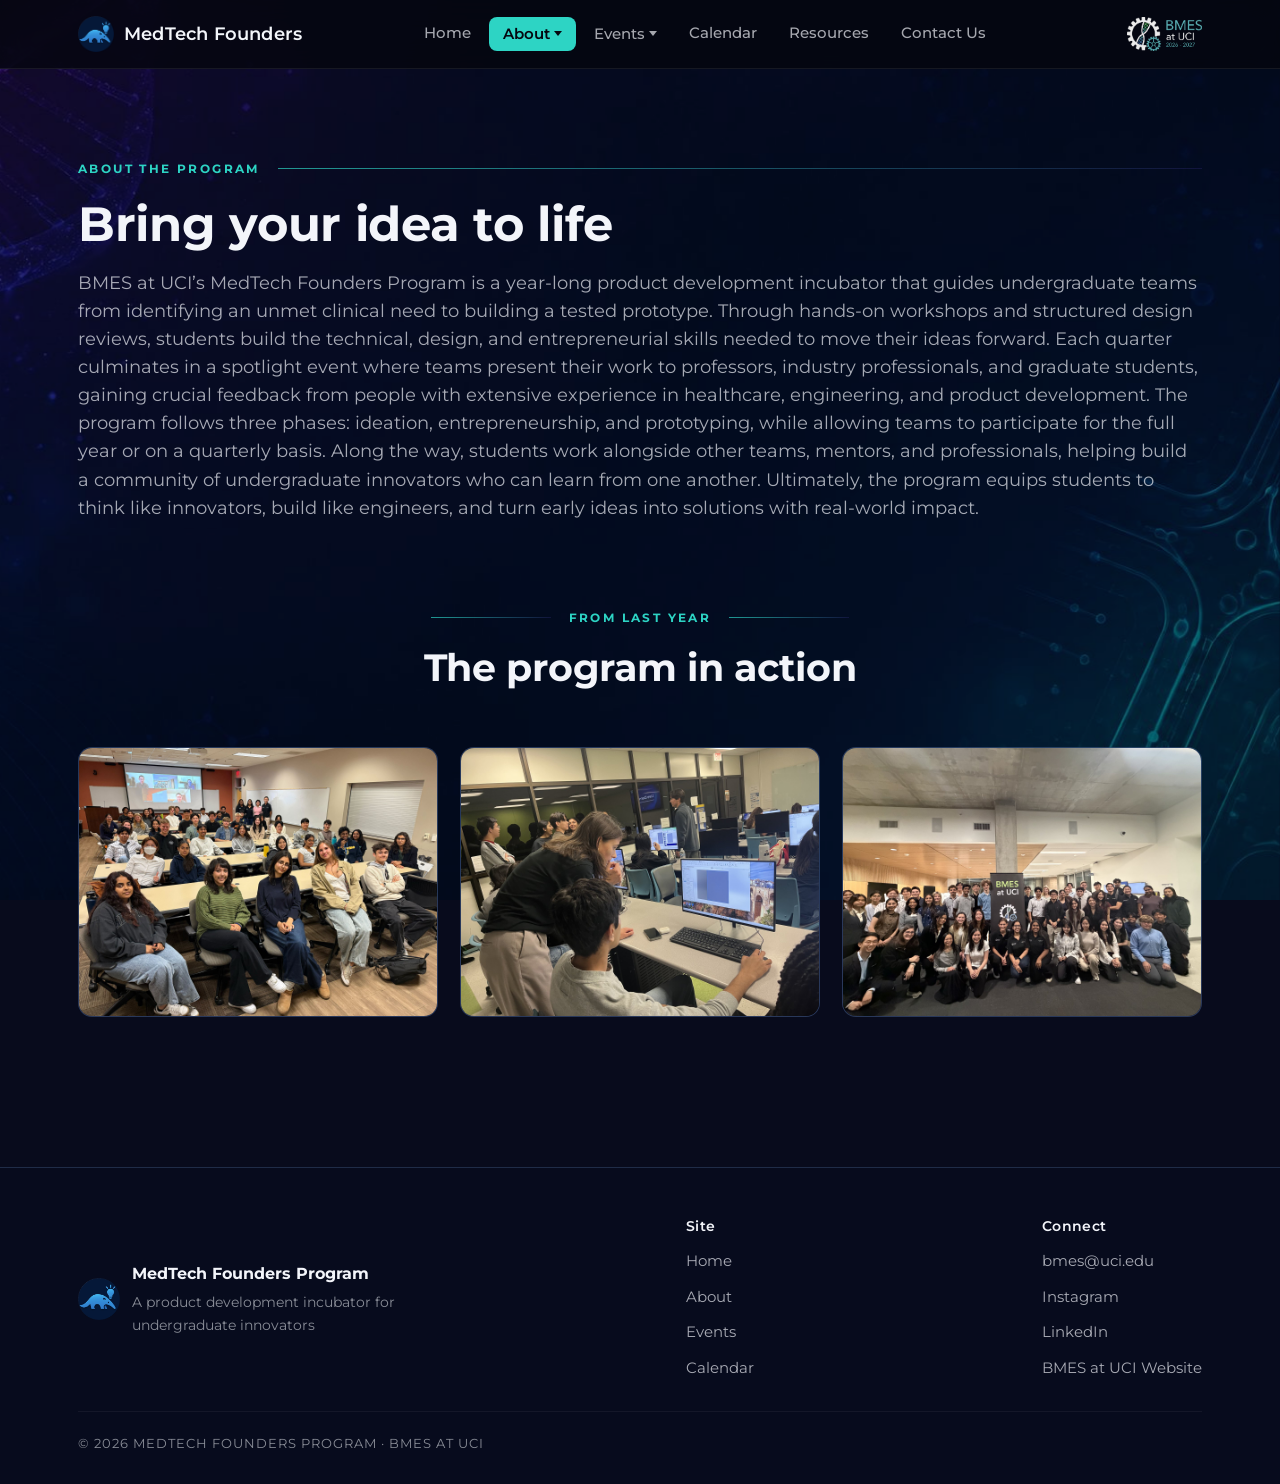
==== commit 15ac748f: "Remove events hub page, move spotlight cards to quarter pages - Renumber CODR to Week 5, PDR to Week" ====
--- a/about.html
+++ b/about.html
@@ -45,7 +45,6 @@
           <li><a href="team.html">Team</a></li>
         </ul>
       </li>
-      <li><a href="events/index.html">Events</a></li>
       <li class="nav-dropdown">
         <button class="nav-dropdown-toggle" type="button" aria-expanded="false">Events<span class="nav-dropdown-caret" aria-hidden="true"></span></button>
         <ul class="nav-dropdown-menu">
@@ -117,7 +116,7 @@
         <ul>
           <li><a href="index.html">Home</a></li>
           <li><a href="about.html">About</a></li>
-          <li><a href="events/index.html">Events</a></li>
+          <li><a href="events/fall.html">Events</a></li>
           <li><a href="calendar.html">Calendar</a></li>
         </ul>
       </div>
--- a/css/style.css
+++ b/css/style.css
@@ -381,6 +381,188 @@
 .card-accent-violet { border-top: 2px solid var(--violet-bright); }
 .card-accent-blue { border-top: 2px solid var(--blue-accent); }
 
+/* ---- Announcements (home page) ---- */
+.announcements-bell {
+  position: relative;
+  display: inline-flex;
+  align-items: center;
+  justify-content: center;
+  width: 42px;
+  height: 42px;
+  margin-left: 6px;
+  border-radius: 50%;
+  border: none;
+  background: linear-gradient(120deg, var(--blue-accent), var(--teal-accent));
+  color: var(--navy-deepest);
+  cursor: pointer;
+  box-shadow: 0 0 0 0 rgba(45, 212, 196, 0.5);
+  animation: announcements-pulse 2.4s ease-in-out infinite;
+  transition: transform 0.2s ease, box-shadow 0.2s ease;
+}
+
+.announcements-bell:hover,
+.announcements-bell:focus-visible {
+  transform: scale(1.08);
+}
+
+.announcements-bell-floating {
+  position: fixed;
+  top: 50%;
+  right: 24px;
+  transform: translateY(-50%);
+  width: 52px;
+  height: 52px;
+  z-index: 150;
+  box-shadow: 0 10px 28px rgba(0, 0, 0, 0.35), 0 0 0 0 rgba(45, 212, 196, 0.5);
+}
+
+.announcements-bell-floating:hover,
+.announcements-bell-floating:focus-visible {
+  transform: translateY(-50%) scale(1.08);
+}
+
+@media (max-width: 700px) {
+  .announcements-bell-floating {
+    top: auto;
+    bottom: 20px;
+    right: 16px;
+    transform: none;
+    width: 48px;
+    height: 48px;
+  }
+
+  .announcements-bell-floating:hover,
+  .announcements-bell-floating:focus-visible {
+    transform: scale(1.08);
+  }
+}
+
+@keyframes announcements-pulse {
+  0%   { box-shadow: 0 0 0 0 rgba(45, 212, 196, 0.45); }
+  70%  { box-shadow: 0 0 0 10px rgba(45, 212, 196, 0); }
+  100% { box-shadow: 0 0 0 0 rgba(45, 212, 196, 0); }
+}
+
+.announcements-badge {
+  position: absolute;
+  top: -4px;
+  right: -4px;
+  min-width: 18px;
+  height: 18px;
+  padding: 0 4px;
+  border-radius: 999px;
+  background: #ff5d6c;
+  color: #fff;
+  font-size: 0.68rem;
+  font-weight: 700;
+  line-height: 18px;
+  text-align: center;
+  border: 2px solid var(--navy-deepest);
+}
+
+.announcements-modal {
+  position: fixed;
+  inset: 0;
+  z-index: 200;
+  display: none;
+  align-items: center;
+  justify-content: center;
+  padding: 20px;
+}
+
+.announcements-modal.open { display: flex; }
+
+.announcements-backdrop {
+  position: absolute;
+  inset: 0;
+  background: rgba(5, 8, 20, 0.7);
+  backdrop-filter: blur(3px);
+}
+
+.announcements-box {
+  position: relative;
+  width: 100%;
+  max-width: 480px;
+  max-height: 80vh;
+  overflow-y: auto;
+  background: var(--navy-mid);
+  border: 1px solid rgba(255, 255, 255, 0.12);
+  border-radius: var(--radius);
+  box-shadow: 0 24px 60px rgba(0, 0, 0, 0.45);
+  padding: 26px 28px 10px;
+}
+
+.announcements-box-header {
+  display: flex;
+  align-items: center;
+  justify-content: space-between;
+  margin-bottom: 6px;
+}
+
+.announcements-box-header h2 {
+  font-size: 1.3rem;
+}
+
+.announcements-close {
+  background: none;
+  border: none;
+  color: var(--white-dim);
+  font-size: 1.6rem;
+  line-height: 1;
+  cursor: pointer;
+  padding: 4px 8px;
+  border-radius: 8px;
+  transition: color 0.2s ease, background 0.2s ease;
+}
+
+.announcements-close:hover,
+.announcements-close:focus-visible {
+  color: var(--white);
+  background: rgba(255, 255, 255, 0.08);
+}
+
+.announcements-list {
+  list-style: none;
+  display: flex;
+  flex-direction: column;
+}
+
+.announcement-item {
+  display: flex;
+  align-items: baseline;
+  flex-wrap: wrap;
+  gap: 12px;
+  padding: 14px 0;
+  border-bottom: 1px solid var(--card-border);
+}
+
+.announcement-item:last-child { border-bottom: none; }
+
+.announcement-date {
+  flex: 0 0 auto;
+  font-size: 0.85rem;
+  font-weight: 600;
+  color: var(--teal-accent);
+  min-width: 56px;
+}
+
+.announcement-text {
+  flex: 1 1 260px;
+  color: var(--white-dim);
+}
+
+.announcement-new {
+  flex: 0 0 auto;
+  font-size: 0.72rem;
+  font-weight: 700;
+  letter-spacing: 0.04em;
+  text-transform: uppercase;
+  color: var(--navy-deepest);
+  background: var(--teal-accent);
+  padding: 3px 9px;
+  border-radius: 999px;
+}
+
 /* ---- Sections ---- */
 section { padding: 90px 0; }
 
@@ -947,100 +1129,97 @@
 }
 
 /* ---- Quarter week-by-week timeline (fall/winter/spring event pages) ---- */
-.week-timeline {
+.quarter-timeline {
   position: relative;
+  max-width: 640px;
+  margin: 0 auto;
+  padding: 4px 0;
+}
+
+.quarter-timeline-track {
+  position: absolute;
+  top: 6px;
+  bottom: 6px;
+  left: 5px;
+  width: 2px;
+  background: rgba(255, 255, 255, 0.14);
+}
+
+.quarter-item {
+  position: relative;
   display: flex;
   align-items: flex-start;
-  gap: 0;
-  overflow-x: auto;
-  overflow-y: hidden;
-  padding: 30px 4px 20px;
-  scroll-snap-type: x proximity;
-  scrollbar-width: thin;
-  scrollbar-color: rgba(255, 255, 255, 0.25) transparent;
-}
-
-.week-timeline::-webkit-scrollbar { height: 6px; }
-.week-timeline::-webkit-scrollbar-track { background: transparent; }
-.week-timeline::-webkit-scrollbar-thumb {
-  background: rgba(255, 255, 255, 0.22);
-  border-radius: 999px;
-}
-
-.week-timeline-track {
-  position: absolute;
-  top: 39px;
-  left: 0;
-  right: 0;
-  height: 2px;
-  background: rgba(255, 255, 255, 0.14);
-}
-
-.week-item {
-  position: relative;
-  flex: 0 0 200px;
-  display: flex;
-  flex-direction: column;
-  align-items: center;
-  text-align: center;
-  padding: 0 12px;
-  scroll-snap-align: start;
-}
-
-.week-node {
-  display: flex;
-  justify-content: center;
-  margin-bottom: 14px;
-}
-
-.week-node-dot {
-  width: 16px;
-  height: 16px;
+  gap: 22px;
+  padding-bottom: 28px;
+}
+
+.quarter-item:last-child { padding-bottom: 0; }
+
+.quarter-dot {
+  flex: 0 0 auto;
+  width: 12px;
+  height: 12px;
+  margin-top: 6px;
   border-radius: 50%;
   border: 3px solid var(--navy-deepest);
   position: relative;
   z-index: 1;
 }
 
-.week-node-dot-fall   { background: #7c56d6; box-shadow: 0 0 0 4px rgba(124, 86, 214, 0.25); }
-.week-node-dot-winter { background: #1d5c85; box-shadow: 0 0 0 4px rgba(29, 92, 133, 0.25); }
-.week-node-dot-spring { background: #22948a; box-shadow: 0 0 0 4px rgba(34, 148, 138, 0.25); }
-
-.week-card {
-  width: 100%;
+.quarter-dot-fall   { background: #7c56d6; box-shadow: 0 0 0 4px rgba(124, 86, 214, 0.22); }
+.quarter-dot-winter { background: #1d5c85; box-shadow: 0 0 0 4px rgba(29, 92, 133, 0.22); }
+.quarter-dot-spring { background: #22948a; box-shadow: 0 0 0 4px rgba(34, 148, 138, 0.22); }
+
+.quarter-card {
+  flex: 1 1 auto;
+  display: flex;
+  align-items: baseline;
+  flex-wrap: wrap;
+  column-gap: 14px;
+  row-gap: 4px;
   background: rgba(255, 255, 255, 0.03);
   border: 1px solid rgba(255, 255, 255, 0.1);
-  border-radius: 16px;
-  padding: 18px 16px;
-}
-
-.week-label {
-  display: inline-block;
+  border-radius: 14px;
+  padding: 16px 20px;
+  transition: border-color 0.2s ease, background 0.2s ease;
+}
+
+.quarter-card:hover {
+  border-color: rgba(255, 255, 255, 0.2);
+  background: rgba(255, 255, 255, 0.05);
+}
+
+.quarter-week {
+  flex: 0 0 auto;
   font-size: 0.66rem;
   font-weight: 700;
-  letter-spacing: 1.5px;
+  letter-spacing: 1.3px;
   text-transform: uppercase;
   padding: 4px 11px;
   border-radius: 999px;
-  margin-bottom: 10px;
   color: #fff;
 }
 
-.week-label-fall   { background: rgba(124, 86, 214, 0.55); }
-.week-label-winter { background: rgba(29, 92, 133, 0.6); }
-.week-label-spring { background: rgba(34, 148, 138, 0.55); }
-
-.week-card h3 { font-size: 1rem; line-height: 1.3; margin-bottom: 6px; }
-
-.week-date {
-  display: block;
-  font-size: 0.78rem;
+.quarter-week-fall   { background: rgba(124, 86, 214, 0.55); }
+.quarter-week-winter { background: rgba(29, 92, 133, 0.6); }
+.quarter-week-spring { background: rgba(34, 148, 138, 0.55); }
+
+.quarter-card h3 {
+  flex: 1 1 200px;
+  font-size: 1rem;
+  line-height: 1.3;
+}
+
+.quarter-date {
+  flex: 0 0 auto;
+  font-size: 0.82rem;
   color: var(--white-dim);
-}
-
-@media (max-width: 620px) {
-  .week-item { flex-basis: 168px; }
-  .week-card { padding: 16px 14px; }
+  white-space: nowrap;
+}
+
+@media (max-width: 560px) {
+  .quarter-card { flex-direction: column; align-items: flex-start; padding: 14px 16px; }
+  .quarter-date { white-space: normal; }
 }
 
 /* ---- Resources access gate ---- */
